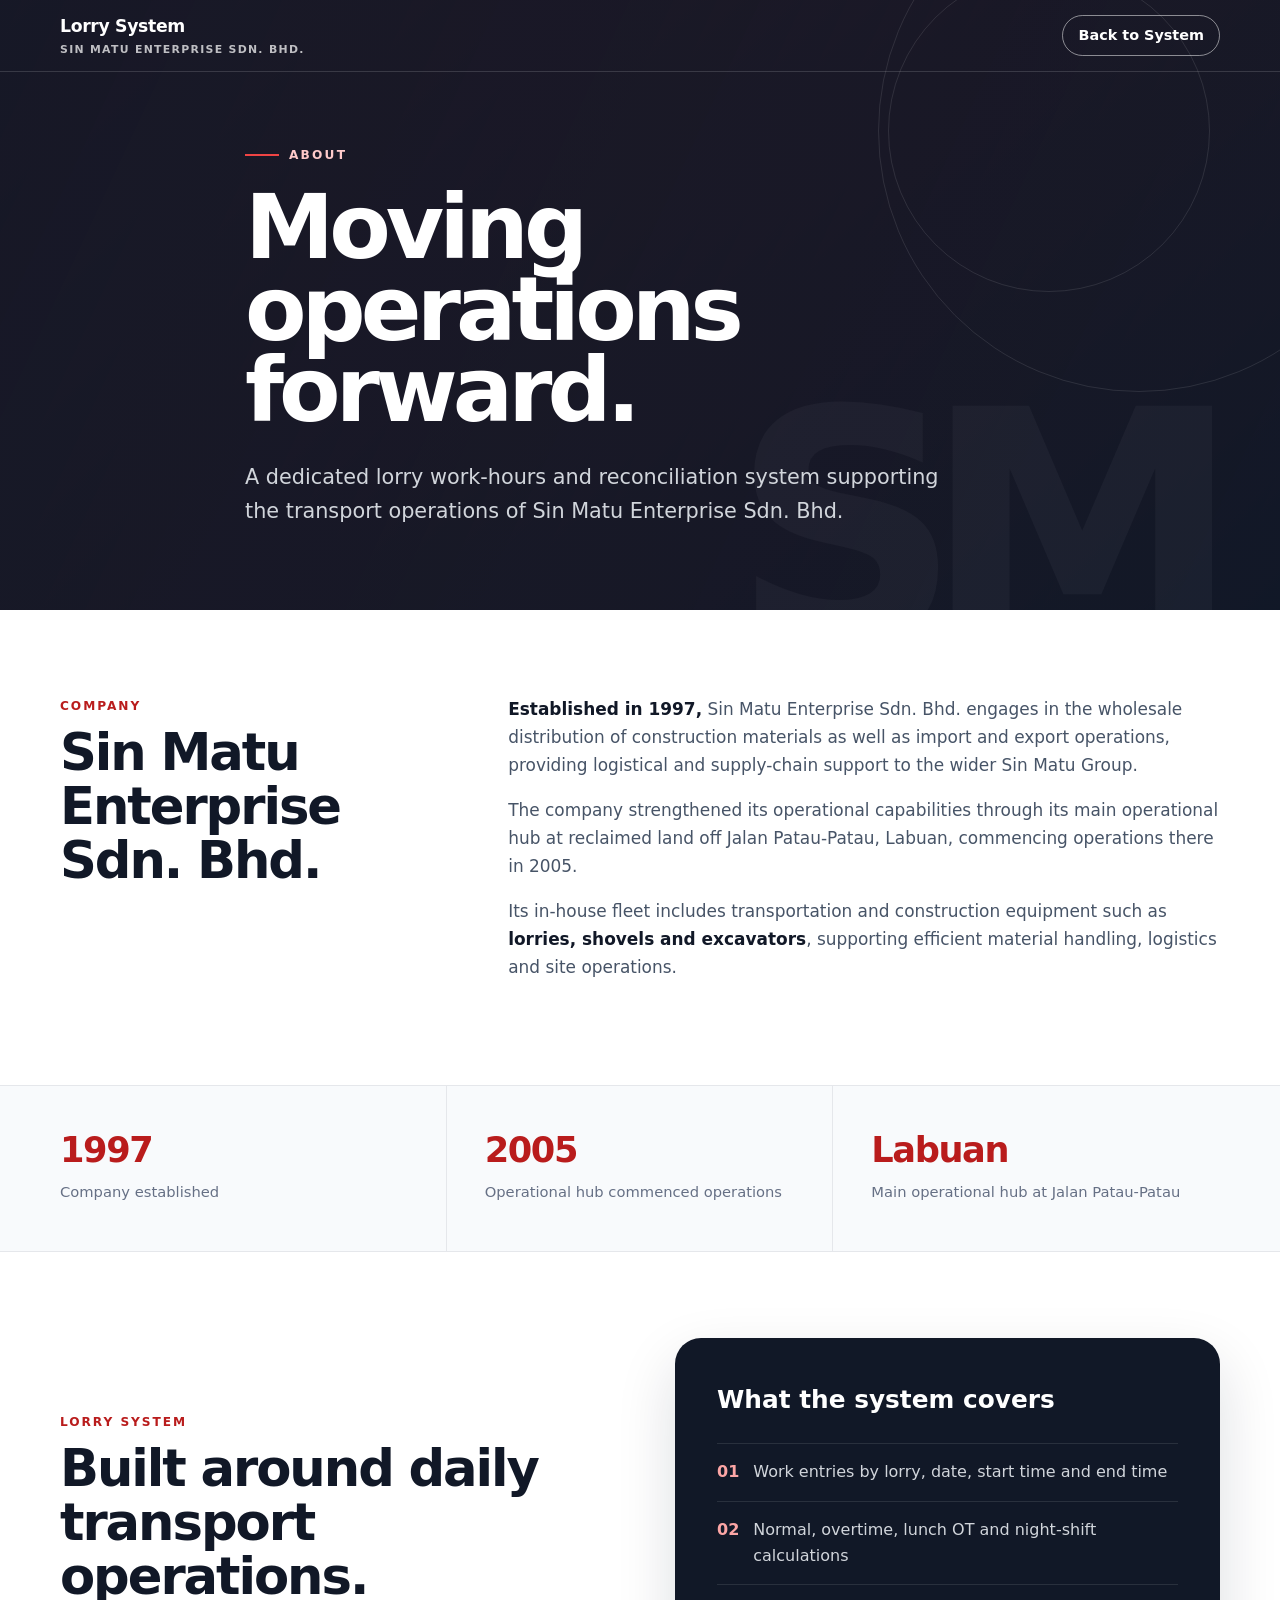
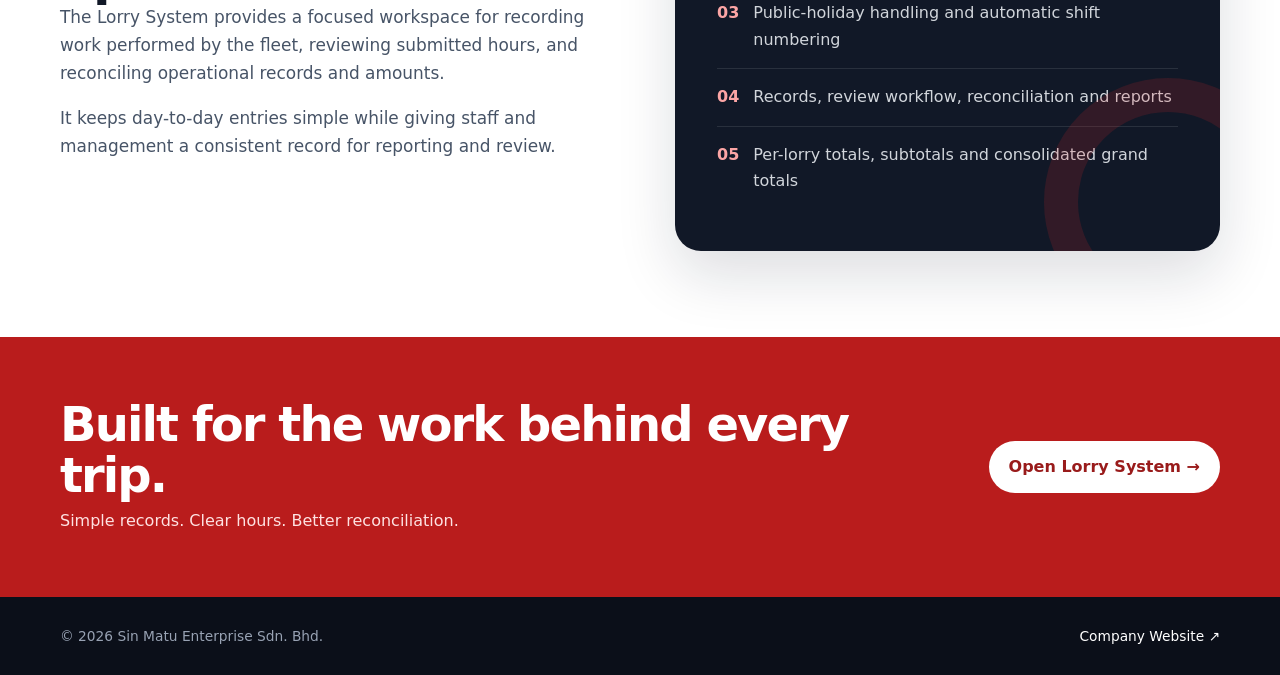
==== about.html @ 8bba1cd3 "Add About page for Lorry System" ====
<!doctype html>
<html lang="en">
<head>
  <meta charset="utf-8">
  <meta name="viewport" content="width=device-width,initial-scale=1">
  <meta name="theme-color" content="#b91c1c">
  <title>About | Lorry System</title>
  <style>
    :root{--red:#b91c1c;--red2:#dc2626;--ink:#111827;--muted:#667085;--line:#e5e7eb;--soft:#f8fafc;--white:#fff}
    *{box-sizing:border-box} html{scroll-behavior:smooth}
    body{margin:0;font-family:Inter,ui-sans-serif,system-ui,-apple-system,BlinkMacSystemFont,"Segoe UI",sans-serif;color:var(--ink);background:#fff;line-height:1.65}
    a{color:inherit}.wrap{width:min(1160px,calc(100% - 40px));margin:auto}
    .topbar{height:72px;display:flex;align-items:center;border-bottom:1px solid rgba(255,255,255,.14);position:absolute;inset:0 0 auto;z-index:3;color:#fff}
    .nav{display:flex;align-items:center;justify-content:space-between;gap:20px}
    .brand{font-weight:850;letter-spacing:-.02em;text-decoration:none;font-size:1.08rem}.brand small{display:block;font-size:.68rem;letter-spacing:.12em;text-transform:uppercase;font-weight:650;opacity:.72}
    .back{border:1px solid rgba(255,255,255,.5);border-radius:999px;padding:8px 15px;text-decoration:none;font-size:.9rem;font-weight:700}
    .hero{min-height:530px;background:linear-gradient(115deg,rgba(17,24,39,.96),rgba(17,24,39,.82)),linear-gradient(135deg,#991b1b,#111827);color:#fff;display:flex;align-items:flex-end;position:relative;overflow:hidden}
    .hero:before,.hero:after{content:"";position:absolute;border-radius:50%;border:1px solid rgba(255,255,255,.1)}
    .hero:before{width:520px;height:520px;right:-120px;top:-130px}.hero:after{width:320px;height:320px;right:70px;top:-30px}
    .hero-mark{position:absolute;right:6%;bottom:-78px;font-size:20rem;font-weight:900;line-height:1;color:rgba(255,255,255,.035);letter-spacing:-.12em}
    .hero-inner{padding:145px 0 82px;position:relative;z-index:1;max-width:790px}
    .eyebrow{display:flex;align-items:center;gap:10px;text-transform:uppercase;letter-spacing:.18em;font-size:.76rem;font-weight:800;color:#fecaca}.eyebrow:before{content:"";width:34px;height:2px;background:#ef4444}
    h1{font-size:clamp(3rem,7vw,6.1rem);line-height:.91;letter-spacing:-.055em;margin:22px 0 28px;max-width:760px}
    .lead{font-size:clamp(1.05rem,2vw,1.3rem);max-width:700px;color:#d1d5db;margin:0}
    .section{padding:86px 0}.intro{display:grid;grid-template-columns:.75fr 1.45fr;gap:80px;align-items:start}
    .kicker{font-size:.76rem;letter-spacing:.16em;text-transform:uppercase;color:var(--red);font-weight:850;margin-bottom:10px}
    h2{font-size:clamp(2rem,4vw,3.25rem);line-height:1.05;letter-spacing:-.04em;margin:0}
    .copy{font-size:1.06rem;color:#475467}.copy p:first-child{margin-top:0}.copy strong{color:var(--ink)}
    .facts{background:var(--soft);border-top:1px solid var(--line);border-bottom:1px solid var(--line)}
    .fact-grid{display:grid;grid-template-columns:repeat(3,1fr)}
    .fact{padding:46px 38px;border-right:1px solid var(--line)}.fact:first-child{padding-left:0}.fact:last-child{border-right:0}
    .fact b{display:block;color:var(--red);font-size:2.2rem;line-height:1;margin-bottom:12px;letter-spacing:-.04em}.fact span{color:#667085;font-size:.92rem}
    .system{display:grid;grid-template-columns:1fr 1fr;gap:70px;align-items:center}
    .panel{background:#111827;color:#fff;border-radius:26px;padding:42px;box-shadow:0 24px 60px rgba(17,24,39,.14);position:relative;overflow:hidden}
    .panel:after{content:"";position:absolute;width:180px;height:180px;border:34px solid rgba(220,38,38,.16);border-radius:50%;right:-72px;bottom:-75px}
    .panel h3{font-size:1.55rem;margin:0 0 22px}.feature{display:flex;gap:14px;padding:15px 0;border-top:1px solid rgba(255,255,255,.1)}
    .feature i{font-style:normal;color:#fca5a5;font-weight:900}.feature span{color:#d1d5db}
    .cta{background:var(--red);color:#fff;padding:62px 0}.cta-row{display:flex;align-items:center;justify-content:space-between;gap:30px}.cta h2{font-size:clamp(1.8rem,4vw,3rem)}
    .cta p{margin:8px 0 0;color:#fee2e2}.btn{display:inline-block;white-space:nowrap;background:#fff;color:#991b1b;text-decoration:none;font-weight:800;padding:13px 20px;border-radius:999px}
    footer{background:#0b0f19;color:#98a2b3;padding:28px 0;font-size:.86rem}.foot{display:flex;justify-content:space-between;gap:20px;align-items:center}.foot a{color:#fff;text-decoration:none}
    @media(max-width:760px){.wrap{width:min(100% - 28px,1160px)}.hero{min-height:500px}.hero-inner{padding:130px 0 64px}.hero-mark{font-size:12rem;right:-20px}.intro,.system{grid-template-columns:1fr;gap:32px}.section{padding:62px 0}.fact-grid{grid-template-columns:1fr}.fact,.fact:first-child{padding:28px 0;border-right:0;border-bottom:1px solid var(--line)}.fact:last-child{border-bottom:0}.panel{padding:28px 24px;border-radius:20px}.cta-row,.foot{align-items:flex-start;flex-direction:column}.topbar{height:64px}.brand small{display:none}}
  </style>
</head>
<body>
  <header class="topbar">
    <div class="wrap nav">
      <a class="brand" href="./index.html">Lorry System<small>Sin Matu Enterprise Sdn. Bhd.</small></a>
      <a class="back" href="./index.html">Back to System</a>
    </div>
  </header>

  <main>
    <section class="hero">
      <div class="hero-mark">SM</div>
      <div class="wrap hero-inner">
        <div class="eyebrow">About</div>
        <h1>Moving operations forward.</h1>
        <p class="lead">A dedicated lorry work-hours and reconciliation system supporting the transport operations of Sin Matu Enterprise Sdn. Bhd.</p>
      </div>
    </section>

    <section class="section">
      <div class="wrap intro">
        <div>
          <div class="kicker">Company</div>
          <h2>Sin Matu Enterprise Sdn. Bhd.</h2>
        </div>
        <div class="copy">
          <p><strong>Established in 1997,</strong> Sin Matu Enterprise Sdn. Bhd. engages in the wholesale distribution of construction materials as well as import and export operations, providing logistical and supply-chain support to the wider Sin Matu Group.</p>
          <p>The company strengthened its operational capabilities through its main operational hub at reclaimed land off Jalan Patau-Patau, Labuan, commencing operations there in 2005.</p>
          <p>Its in-house fleet includes transportation and construction equipment such as <strong>lorries, shovels and excavators</strong>, supporting efficient material handling, logistics and site operations.</p>
        </div>
      </div>
    </section>

    <section class="facts">
      <div class="wrap fact-grid">
        <div class="fact"><b>1997</b><span>Company established</span></div>
        <div class="fact"><b>2005</b><span>Operational hub commenced operations</span></div>
        <div class="fact"><b>Labuan</b><span>Main operational hub at Jalan Patau-Patau</span></div>
      </div>
    </section>

    <section class="section">
      <div class="wrap system">
        <div>
          <div class="kicker">Lorry System</div>
          <h2>Built around daily transport operations.</h2>
          <div class="copy">
            <p>The Lorry System provides a focused workspace for recording work performed by the fleet, reviewing submitted hours, and reconciling operational records and amounts.</p>
            <p>It keeps day-to-day entries simple while giving staff and management a consistent record for reporting and review.</p>
          </div>
        </div>
        <div class="panel">
          <h3>What the system covers</h3>
          <div class="feature"><i>01</i><span>Work entries by lorry, date, start time and end time</span></div>
          <div class="feature"><i>02</i><span>Normal, overtime, lunch OT and night-shift calculations</span></div>
          <div class="feature"><i>03</i><span>Public-holiday handling and automatic shift numbering</span></div>
          <div class="feature"><i>04</i><span>Records, review workflow, reconciliation and reports</span></div>
          <div class="feature"><i>05</i><span>Per-lorry totals, subtotals and consolidated grand totals</span></div>
        </div>
      </div>
    </section>

    <section class="cta">
      <div class="wrap cta-row">
        <div><h2>Built for the work behind every trip.</h2><p>Simple records. Clear hours. Better reconciliation.</p></div>
        <a class="btn" href="./index.html">Open Lorry System →</a>
      </div>
    </section>
  </main>

  <footer>
    <div class="wrap foot">
      <span>© 2026 Sin Matu Enterprise Sdn. Bhd.</span>
      <a href="https://sinmatu.com/companies/sin-matu-enterprise-sdn-bhd/" target="_blank" rel="noopener">Company Website ↗</a>
    </div>
  </footer>
</body>
</html>
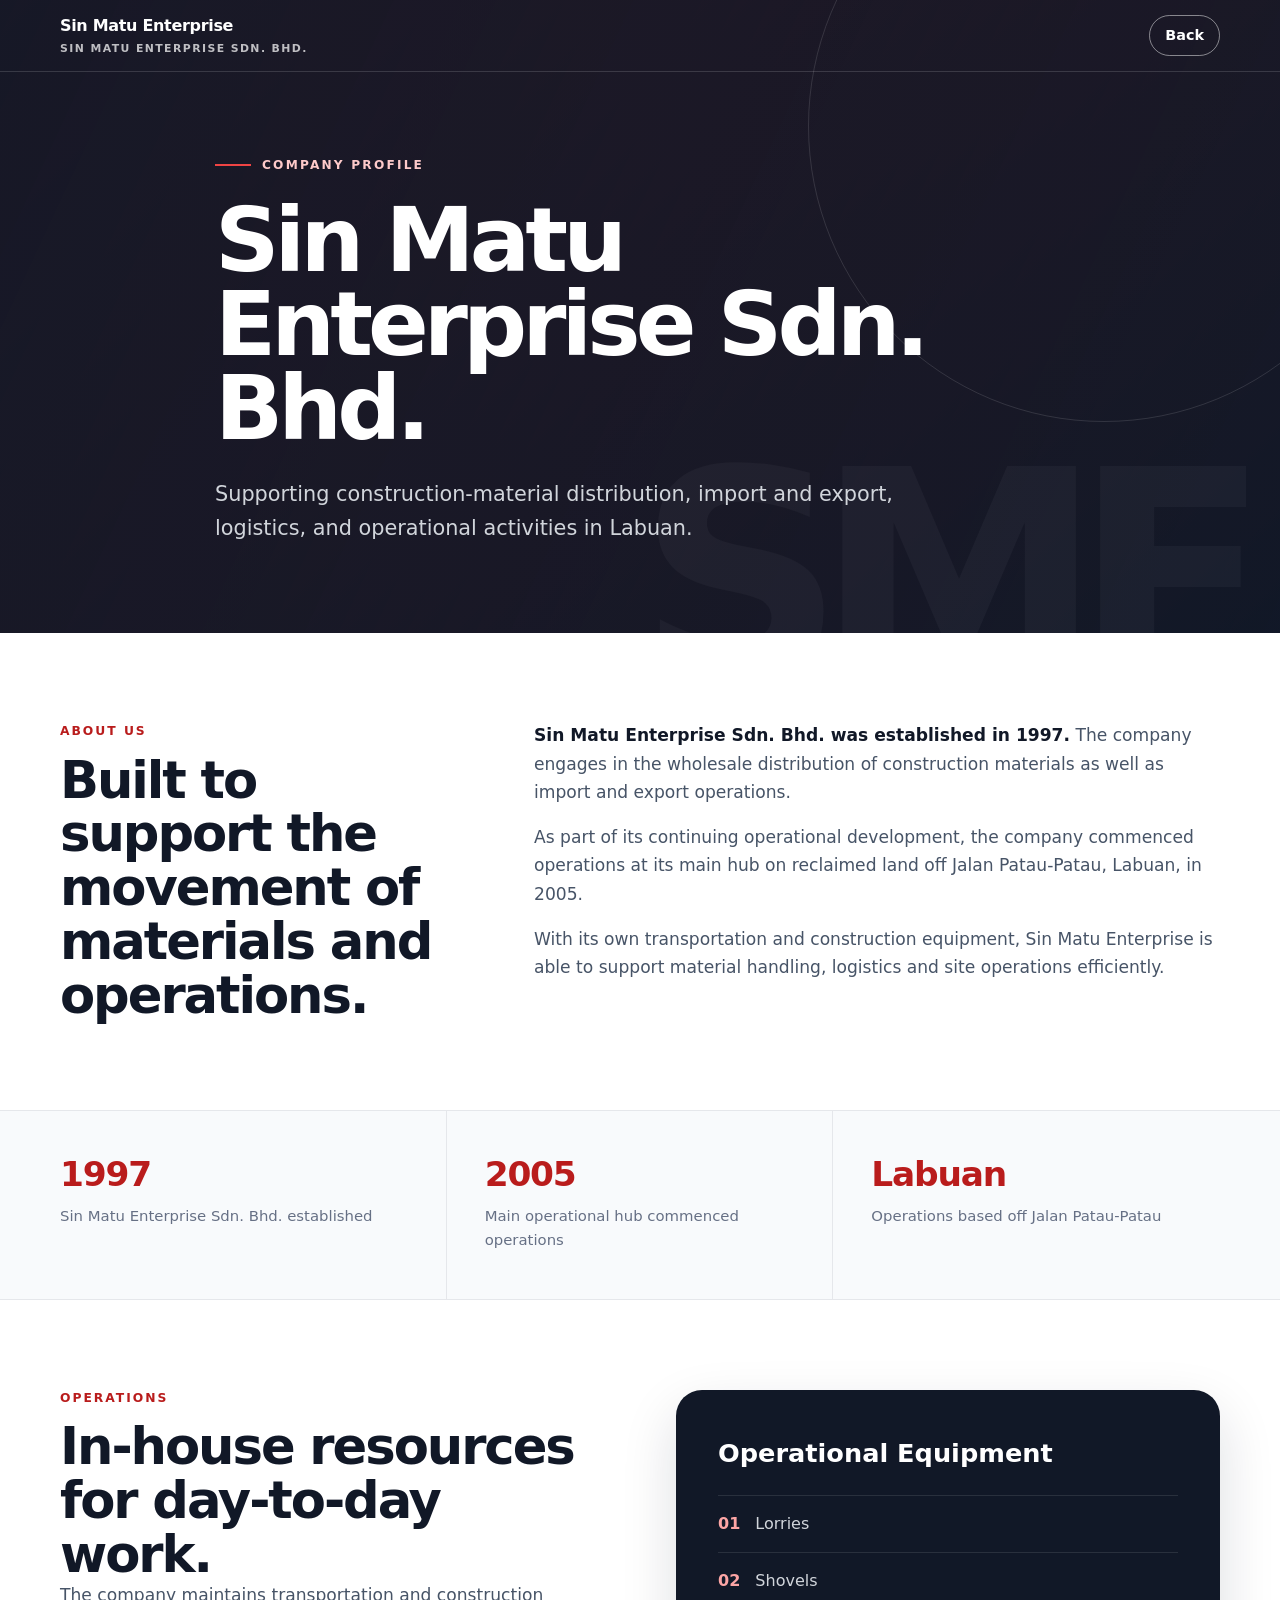
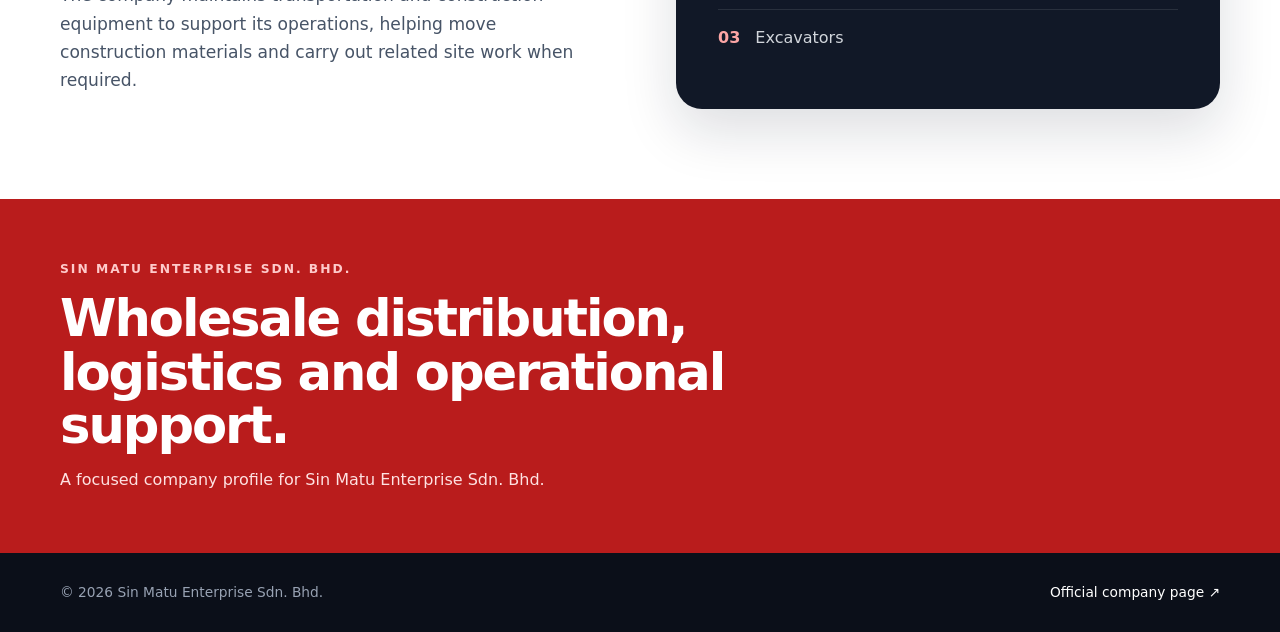
==== commit 61302261: "Refine About page to Sin Matu Enterprise profile only" ====
--- a/about.html
+++ b/about.html
@@ -4,108 +4,109 @@
   <meta charset="utf-8">
   <meta name="viewport" content="width=device-width,initial-scale=1">
   <meta name="theme-color" content="#b91c1c">
-  <title>About | Lorry System</title>
+  <title>Sin Matu Enterprise Sdn. Bhd.</title>
   <style>
-    :root{--red:#b91c1c;--red2:#dc2626;--ink:#111827;--muted:#667085;--line:#e5e7eb;--soft:#f8fafc;--white:#fff}
-    *{box-sizing:border-box} html{scroll-behavior:smooth}
-    body{margin:0;font-family:Inter,ui-sans-serif,system-ui,-apple-system,BlinkMacSystemFont,"Segoe UI",sans-serif;color:var(--ink);background:#fff;line-height:1.65}
+    :root{--red:#b91c1c;--dark:#111827;--muted:#667085;--line:#e5e7eb;--soft:#f8fafc}
+    *{box-sizing:border-box}
+    body{margin:0;font-family:Inter,ui-sans-serif,system-ui,-apple-system,BlinkMacSystemFont,"Segoe UI",sans-serif;color:var(--dark);background:#fff;line-height:1.65}
     a{color:inherit}.wrap{width:min(1160px,calc(100% - 40px));margin:auto}
-    .topbar{height:72px;display:flex;align-items:center;border-bottom:1px solid rgba(255,255,255,.14);position:absolute;inset:0 0 auto;z-index:3;color:#fff}
-    .nav{display:flex;align-items:center;justify-content:space-between;gap:20px}
-    .brand{font-weight:850;letter-spacing:-.02em;text-decoration:none;font-size:1.08rem}.brand small{display:block;font-size:.68rem;letter-spacing:.12em;text-transform:uppercase;font-weight:650;opacity:.72}
-    .back{border:1px solid rgba(255,255,255,.5);border-radius:999px;padding:8px 15px;text-decoration:none;font-size:.9rem;font-weight:700}
-    .hero{min-height:530px;background:linear-gradient(115deg,rgba(17,24,39,.96),rgba(17,24,39,.82)),linear-gradient(135deg,#991b1b,#111827);color:#fff;display:flex;align-items:flex-end;position:relative;overflow:hidden}
-    .hero:before,.hero:after{content:"";position:absolute;border-radius:50%;border:1px solid rgba(255,255,255,.1)}
-    .hero:before{width:520px;height:520px;right:-120px;top:-130px}.hero:after{width:320px;height:320px;right:70px;top:-30px}
-    .hero-mark{position:absolute;right:6%;bottom:-78px;font-size:20rem;font-weight:900;line-height:1;color:rgba(255,255,255,.035);letter-spacing:-.12em}
-    .hero-inner{padding:145px 0 82px;position:relative;z-index:1;max-width:790px}
-    .eyebrow{display:flex;align-items:center;gap:10px;text-transform:uppercase;letter-spacing:.18em;font-size:.76rem;font-weight:800;color:#fecaca}.eyebrow:before{content:"";width:34px;height:2px;background:#ef4444}
-    h1{font-size:clamp(3rem,7vw,6.1rem);line-height:.91;letter-spacing:-.055em;margin:22px 0 28px;max-width:760px}
-    .lead{font-size:clamp(1.05rem,2vw,1.3rem);max-width:700px;color:#d1d5db;margin:0}
-    .section{padding:86px 0}.intro{display:grid;grid-template-columns:.75fr 1.45fr;gap:80px;align-items:start}
-    .kicker{font-size:.76rem;letter-spacing:.16em;text-transform:uppercase;color:var(--red);font-weight:850;margin-bottom:10px}
-    h2{font-size:clamp(2rem,4vw,3.25rem);line-height:1.05;letter-spacing:-.04em;margin:0}
-    .copy{font-size:1.06rem;color:#475467}.copy p:first-child{margin-top:0}.copy strong{color:var(--ink)}
+    .topbar{position:absolute;inset:0 0 auto;z-index:5;height:72px;display:flex;align-items:center;color:#fff;border-bottom:1px solid rgba(255,255,255,.14)}
+    .nav{display:flex;justify-content:space-between;align-items:center;gap:20px}
+    .brand{text-decoration:none;font-weight:850;letter-spacing:-.02em}
+    .brand small{display:block;font-size:.68rem;text-transform:uppercase;letter-spacing:.13em;font-weight:650;opacity:.72}
+    .back{padding:8px 15px;border:1px solid rgba(255,255,255,.48);border-radius:999px;text-decoration:none;font-size:.9rem;font-weight:750}
+    .hero{min-height:590px;display:flex;align-items:flex-end;color:#fff;position:relative;overflow:hidden;background:linear-gradient(115deg,rgba(17,24,39,.96),rgba(17,24,39,.78)),linear-gradient(135deg,#991b1b,#111827)}
+    .hero:before{content:"";position:absolute;right:-120px;top:-170px;width:590px;height:590px;border:1px solid rgba(255,255,255,.12);border-radius:50%}
+    .hero:after{content:"SME";position:absolute;right:3%;bottom:-88px;font-size:18rem;font-weight:900;letter-spacing:-.1em;line-height:1;color:rgba(255,255,255,.035)}
+    .hero-inner{position:relative;z-index:1;padding:155px 0 88px;max-width:850px}
+    .eyebrow{display:flex;align-items:center;gap:11px;color:#fecaca;font-size:.76rem;text-transform:uppercase;letter-spacing:.18em;font-weight:850}
+    .eyebrow:before{content:"";width:36px;height:2px;background:#ef4444}
+    h1{margin:23px 0 26px;font-size:clamp(3rem,7vw,6rem);line-height:.94;letter-spacing:-.055em}
+    .lead{margin:0;max-width:720px;color:#d1d5db;font-size:clamp(1.05rem,2vw,1.3rem)}
+    .section{padding:88px 0}
+    .intro{display:grid;grid-template-columns:.8fr 1.4fr;gap:82px;align-items:start}
+    .kicker{color:var(--red);font-size:.77rem;font-weight:850;text-transform:uppercase;letter-spacing:.16em;margin-bottom:12px}
+    h2{margin:0;font-size:clamp(2rem,4vw,3.3rem);line-height:1.05;letter-spacing:-.04em}
+    .copy{font-size:1.07rem;color:#475467}.copy p:first-child{margin-top:0}.copy strong{color:var(--dark)}
     .facts{background:var(--soft);border-top:1px solid var(--line);border-bottom:1px solid var(--line)}
     .fact-grid{display:grid;grid-template-columns:repeat(3,1fr)}
     .fact{padding:46px 38px;border-right:1px solid var(--line)}.fact:first-child{padding-left:0}.fact:last-child{border-right:0}
-    .fact b{display:block;color:var(--red);font-size:2.2rem;line-height:1;margin-bottom:12px;letter-spacing:-.04em}.fact span{color:#667085;font-size:.92rem}
-    .system{display:grid;grid-template-columns:1fr 1fr;gap:70px;align-items:center}
-    .panel{background:#111827;color:#fff;border-radius:26px;padding:42px;box-shadow:0 24px 60px rgba(17,24,39,.14);position:relative;overflow:hidden}
-    .panel:after{content:"";position:absolute;width:180px;height:180px;border:34px solid rgba(220,38,38,.16);border-radius:50%;right:-72px;bottom:-75px}
-    .panel h3{font-size:1.55rem;margin:0 0 22px}.feature{display:flex;gap:14px;padding:15px 0;border-top:1px solid rgba(255,255,255,.1)}
-    .feature i{font-style:normal;color:#fca5a5;font-weight:900}.feature span{color:#d1d5db}
-    .cta{background:var(--red);color:#fff;padding:62px 0}.cta-row{display:flex;align-items:center;justify-content:space-between;gap:30px}.cta h2{font-size:clamp(1.8rem,4vw,3rem)}
-    .cta p{margin:8px 0 0;color:#fee2e2}.btn{display:inline-block;white-space:nowrap;background:#fff;color:#991b1b;text-decoration:none;font-weight:800;padding:13px 20px;border-radius:999px}
-    footer{background:#0b0f19;color:#98a2b3;padding:28px 0;font-size:.86rem}.foot{display:flex;justify-content:space-between;gap:20px;align-items:center}.foot a{color:#fff;text-decoration:none}
-    @media(max-width:760px){.wrap{width:min(100% - 28px,1160px)}.hero{min-height:500px}.hero-inner{padding:130px 0 64px}.hero-mark{font-size:12rem;right:-20px}.intro,.system{grid-template-columns:1fr;gap:32px}.section{padding:62px 0}.fact-grid{grid-template-columns:1fr}.fact,.fact:first-child{padding:28px 0;border-right:0;border-bottom:1px solid var(--line)}.fact:last-child{border-bottom:0}.panel{padding:28px 24px;border-radius:20px}.cta-row,.foot{align-items:flex-start;flex-direction:column}.topbar{height:64px}.brand small{display:none}}
+    .fact b{display:block;font-size:2.15rem;color:var(--red);line-height:1;margin-bottom:12px;letter-spacing:-.035em}
+    .fact span{display:block;color:var(--muted);font-size:.93rem}
+    .operations{display:grid;grid-template-columns:1fr 1fr;gap:72px;align-items:center}
+    .card{background:var(--dark);color:#fff;border-radius:26px;padding:42px;box-shadow:0 22px 55px rgba(17,24,39,.14)}
+    .card h3{margin:0 0 20px;font-size:1.6rem}.item{padding:15px 0;border-top:1px solid rgba(255,255,255,.1);color:#d1d5db}.item strong{color:#fca5a5;margin-right:10px}
+    .band{background:var(--red);color:#fff;padding:60px 0}.band h2{max-width:850px}.band p{margin:14px 0 0;color:#fee2e2;max-width:720px}
+    footer{background:#0b0f19;color:#98a2b3;padding:28px 0;font-size:.86rem}
+    .foot{display:flex;justify-content:space-between;align-items:center;gap:20px}.foot a{color:#fff;text-decoration:none}
+    @media(max-width:760px){
+      .wrap{width:min(100% - 28px,1160px)}.topbar{height:64px}.brand small{display:none}.hero{min-height:510px}.hero-inner{padding:130px 0 65px}.hero:after{font-size:10rem;right:-10px;bottom:-35px}
+      .section{padding:62px 0}.intro,.operations{grid-template-columns:1fr;gap:34px}.fact-grid{grid-template-columns:1fr}.fact,.fact:first-child{padding:28px 0;border-right:0;border-bottom:1px solid var(--line)}.fact:last-child{border-bottom:0}.card{padding:28px 24px;border-radius:20px}.foot{align-items:flex-start;flex-direction:column}
+    }
   </style>
 </head>
 <body>
   <header class="topbar">
     <div class="wrap nav">
-      <a class="brand" href="./index.html">Lorry System<small>Sin Matu Enterprise Sdn. Bhd.</small></a>
-      <a class="back" href="./index.html">Back to System</a>
+      <a class="brand" href="./about.html">Sin Matu Enterprise<small>Sin Matu Enterprise Sdn. Bhd.</small></a>
+      <a class="back" href="./index.html">Back</a>
     </div>
   </header>
 
   <main>
     <section class="hero">
-      <div class="hero-mark">SM</div>
       <div class="wrap hero-inner">
-        <div class="eyebrow">About</div>
-        <h1>Moving operations forward.</h1>
-        <p class="lead">A dedicated lorry work-hours and reconciliation system supporting the transport operations of Sin Matu Enterprise Sdn. Bhd.</p>
+        <div class="eyebrow">Company Profile</div>
+        <h1>Sin Matu Enterprise Sdn. Bhd.</h1>
+        <p class="lead">Supporting construction-material distribution, import and export, logistics, and operational activities in Labuan.</p>
       </div>
     </section>
 
     <section class="section">
       <div class="wrap intro">
         <div>
-          <div class="kicker">Company</div>
-          <h2>Sin Matu Enterprise Sdn. Bhd.</h2>
+          <div class="kicker">About Us</div>
+          <h2>Built to support the movement of materials and operations.</h2>
         </div>
         <div class="copy">
-          <p><strong>Established in 1997,</strong> Sin Matu Enterprise Sdn. Bhd. engages in the wholesale distribution of construction materials as well as import and export operations, providing logistical and supply-chain support to the wider Sin Matu Group.</p>
-          <p>The company strengthened its operational capabilities through its main operational hub at reclaimed land off Jalan Patau-Patau, Labuan, commencing operations there in 2005.</p>
-          <p>Its in-house fleet includes transportation and construction equipment such as <strong>lorries, shovels and excavators</strong>, supporting efficient material handling, logistics and site operations.</p>
+          <p><strong>Sin Matu Enterprise Sdn. Bhd. was established in 1997.</strong> The company engages in the wholesale distribution of construction materials as well as import and export operations.</p>
+          <p>As part of its continuing operational development, the company commenced operations at its main hub on reclaimed land off Jalan Patau-Patau, Labuan, in 2005.</p>
+          <p>With its own transportation and construction equipment, Sin Matu Enterprise is able to support material handling, logistics and site operations efficiently.</p>
         </div>
       </div>
     </section>
 
     <section class="facts">
       <div class="wrap fact-grid">
-        <div class="fact"><b>1997</b><span>Company established</span></div>
-        <div class="fact"><b>2005</b><span>Operational hub commenced operations</span></div>
-        <div class="fact"><b>Labuan</b><span>Main operational hub at Jalan Patau-Patau</span></div>
+        <div class="fact"><b>1997</b><span>Sin Matu Enterprise Sdn. Bhd. established</span></div>
+        <div class="fact"><b>2005</b><span>Main operational hub commenced operations</span></div>
+        <div class="fact"><b>Labuan</b><span>Operations based off Jalan Patau-Patau</span></div>
       </div>
     </section>
 
     <section class="section">
-      <div class="wrap system">
+      <div class="wrap operations">
         <div>
-          <div class="kicker">Lorry System</div>
-          <h2>Built around daily transport operations.</h2>
+          <div class="kicker">Operations</div>
+          <h2>In-house resources for day-to-day work.</h2>
           <div class="copy">
-            <p>The Lorry System provides a focused workspace for recording work performed by the fleet, reviewing submitted hours, and reconciling operational records and amounts.</p>
-            <p>It keeps day-to-day entries simple while giving staff and management a consistent record for reporting and review.</p>
+            <p>The company maintains transportation and construction equipment to support its operations, helping move construction materials and carry out related site work when required.</p>
           </div>
         </div>
-        <div class="panel">
-          <h3>What the system covers</h3>
-          <div class="feature"><i>01</i><span>Work entries by lorry, date, start time and end time</span></div>
-          <div class="feature"><i>02</i><span>Normal, overtime, lunch OT and night-shift calculations</span></div>
-          <div class="feature"><i>03</i><span>Public-holiday handling and automatic shift numbering</span></div>
-          <div class="feature"><i>04</i><span>Records, review workflow, reconciliation and reports</span></div>
-          <div class="feature"><i>05</i><span>Per-lorry totals, subtotals and consolidated grand totals</span></div>
+        <div class="card">
+          <h3>Operational Equipment</h3>
+          <div class="item"><strong>01</strong> Lorries</div>
+          <div class="item"><strong>02</strong> Shovels</div>
+          <div class="item"><strong>03</strong> Excavators</div>
         </div>
       </div>
     </section>
 
-    <section class="cta">
-      <div class="wrap cta-row">
-        <div><h2>Built for the work behind every trip.</h2><p>Simple records. Clear hours. Better reconciliation.</p></div>
-        <a class="btn" href="./index.html">Open Lorry System →</a>
+    <section class="band">
+      <div class="wrap">
+        <div class="kicker" style="color:#fecaca">Sin Matu Enterprise Sdn. Bhd.</div>
+        <h2>Wholesale distribution, logistics and operational support.</h2>
+        <p>A focused company profile for Sin Matu Enterprise Sdn. Bhd.</p>
       </div>
     </section>
   </main>
@@ -113,7 +114,7 @@
   <footer>
     <div class="wrap foot">
       <span>© 2026 Sin Matu Enterprise Sdn. Bhd.</span>
-      <a href="https://sinmatu.com/companies/sin-matu-enterprise-sdn-bhd/" target="_blank" rel="noopener">Company Website ↗</a>
+      <a href="https://sinmatu.com/companies/sin-matu-enterprise-sdn-bhd/" target="_blank" rel="noopener">Official company page ↗</a>
     </div>
   </footer>
 </body>
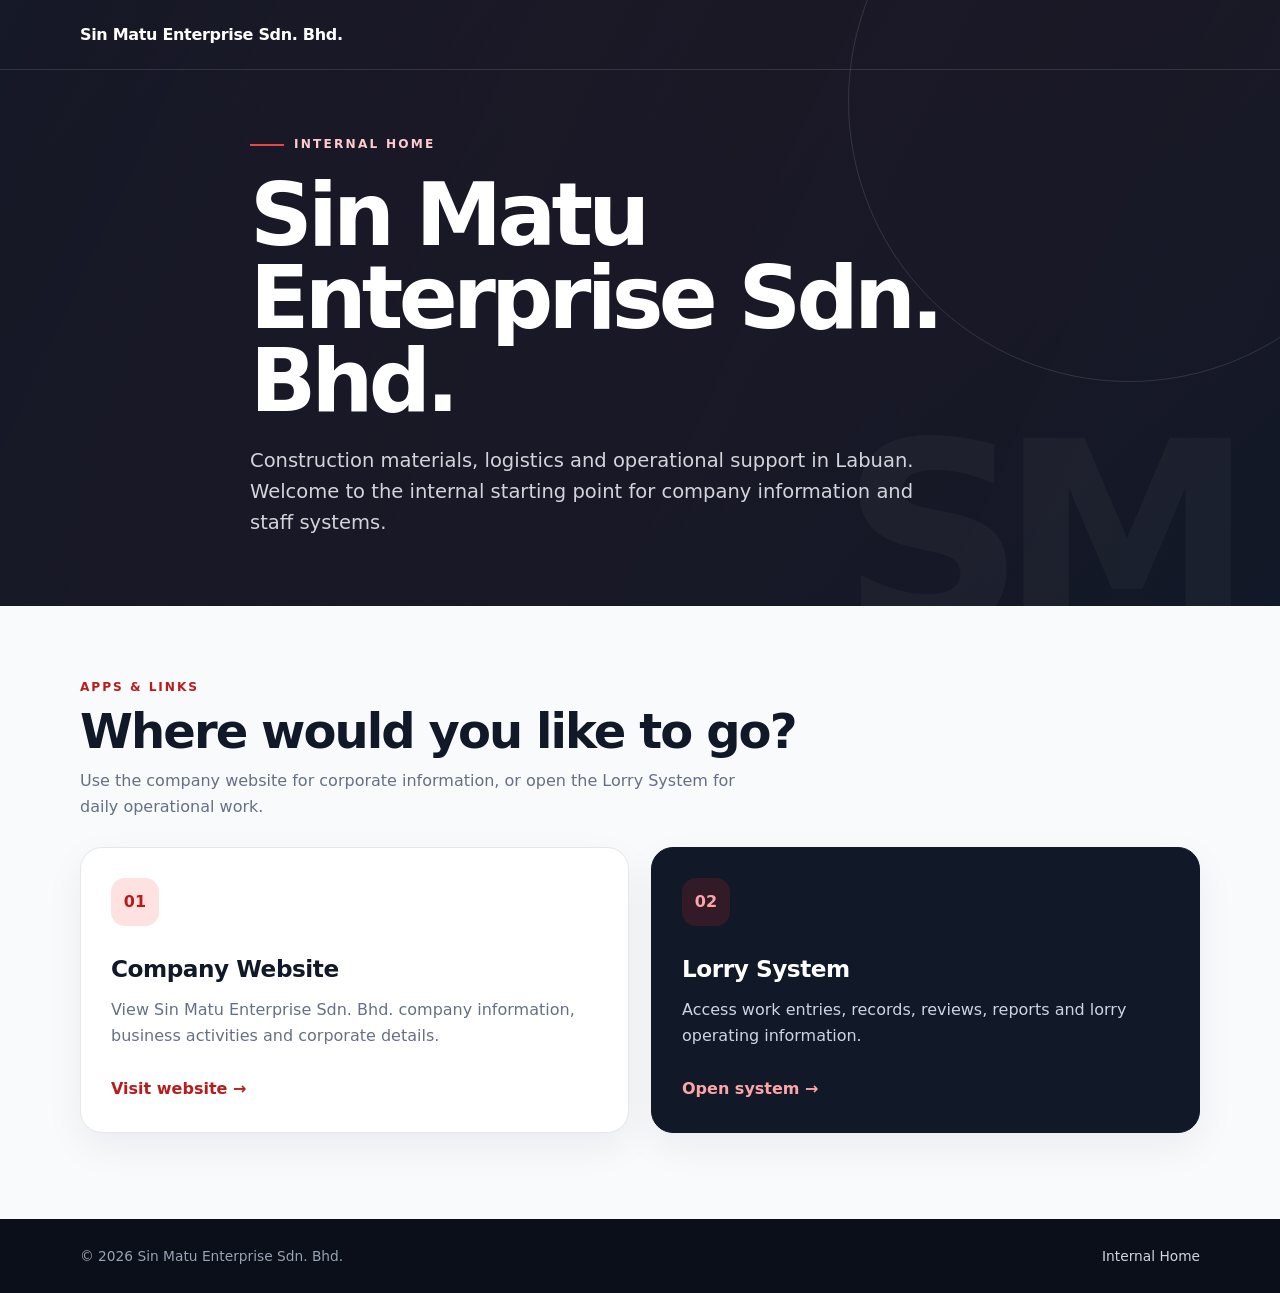
==== commit cef2675c: "Simplify About page into internal company portal" ====
--- a/about.html
+++ b/about.html
@@ -6,107 +6,93 @@
   <meta name="theme-color" content="#b91c1c">
   <title>Sin Matu Enterprise Sdn. Bhd.</title>
   <style>
-    :root{--red:#b91c1c;--dark:#111827;--muted:#667085;--line:#e5e7eb;--soft:#f8fafc}
+    :root{--red:#b91c1c;--red2:#dc2626;--dark:#111827;--muted:#667085;--line:#e5e7eb;--soft:#f8fafc;--white:#fff}
     *{box-sizing:border-box}
-    body{margin:0;font-family:Inter,ui-sans-serif,system-ui,-apple-system,BlinkMacSystemFont,"Segoe UI",sans-serif;color:var(--dark);background:#fff;line-height:1.65}
-    a{color:inherit}.wrap{width:min(1160px,calc(100% - 40px));margin:auto}
-    .topbar{position:absolute;inset:0 0 auto;z-index:5;height:72px;display:flex;align-items:center;color:#fff;border-bottom:1px solid rgba(255,255,255,.14)}
-    .nav{display:flex;justify-content:space-between;align-items:center;gap:20px}
-    .brand{text-decoration:none;font-weight:850;letter-spacing:-.02em}
-    .brand small{display:block;font-size:.68rem;text-transform:uppercase;letter-spacing:.13em;font-weight:650;opacity:.72}
-    .back{padding:8px 15px;border:1px solid rgba(255,255,255,.48);border-radius:999px;text-decoration:none;font-size:.9rem;font-weight:750}
-    .hero{min-height:590px;display:flex;align-items:flex-end;color:#fff;position:relative;overflow:hidden;background:linear-gradient(115deg,rgba(17,24,39,.96),rgba(17,24,39,.78)),linear-gradient(135deg,#991b1b,#111827)}
-    .hero:before{content:"";position:absolute;right:-120px;top:-170px;width:590px;height:590px;border:1px solid rgba(255,255,255,.12);border-radius:50%}
-    .hero:after{content:"SME";position:absolute;right:3%;bottom:-88px;font-size:18rem;font-weight:900;letter-spacing:-.1em;line-height:1;color:rgba(255,255,255,.035)}
-    .hero-inner{position:relative;z-index:1;padding:155px 0 88px;max-width:850px}
-    .eyebrow{display:flex;align-items:center;gap:11px;color:#fecaca;font-size:.76rem;text-transform:uppercase;letter-spacing:.18em;font-weight:850}
-    .eyebrow:before{content:"";width:36px;height:2px;background:#ef4444}
-    h1{margin:23px 0 26px;font-size:clamp(3rem,7vw,6rem);line-height:.94;letter-spacing:-.055em}
-    .lead{margin:0;max-width:720px;color:#d1d5db;font-size:clamp(1.05rem,2vw,1.3rem)}
-    .section{padding:88px 0}
-    .intro{display:grid;grid-template-columns:.8fr 1.4fr;gap:82px;align-items:start}
-    .kicker{color:var(--red);font-size:.77rem;font-weight:850;text-transform:uppercase;letter-spacing:.16em;margin-bottom:12px}
-    h2{margin:0;font-size:clamp(2rem,4vw,3.3rem);line-height:1.05;letter-spacing:-.04em}
-    .copy{font-size:1.07rem;color:#475467}.copy p:first-child{margin-top:0}.copy strong{color:var(--dark)}
-    .facts{background:var(--soft);border-top:1px solid var(--line);border-bottom:1px solid var(--line)}
-    .fact-grid{display:grid;grid-template-columns:repeat(3,1fr)}
-    .fact{padding:46px 38px;border-right:1px solid var(--line)}.fact:first-child{padding-left:0}.fact:last-child{border-right:0}
-    .fact b{display:block;font-size:2.15rem;color:var(--red);line-height:1;margin-bottom:12px;letter-spacing:-.035em}
-    .fact span{display:block;color:var(--muted);font-size:.93rem}
-    .operations{display:grid;grid-template-columns:1fr 1fr;gap:72px;align-items:center}
-    .card{background:var(--dark);color:#fff;border-radius:26px;padding:42px;box-shadow:0 22px 55px rgba(17,24,39,.14)}
-    .card h3{margin:0 0 20px;font-size:1.6rem}.item{padding:15px 0;border-top:1px solid rgba(255,255,255,.1);color:#d1d5db}.item strong{color:#fca5a5;margin-right:10px}
-    .band{background:var(--red);color:#fff;padding:60px 0}.band h2{max-width:850px}.band p{margin:14px 0 0;color:#fee2e2;max-width:720px}
-    footer{background:#0b0f19;color:#98a2b3;padding:28px 0;font-size:.86rem}
-    .foot{display:flex;justify-content:space-between;align-items:center;gap:20px}.foot a{color:#fff;text-decoration:none}
-    @media(max-width:760px){
-      .wrap{width:min(100% - 28px,1160px)}.topbar{height:64px}.brand small{display:none}.hero{min-height:510px}.hero-inner{padding:130px 0 65px}.hero:after{font-size:10rem;right:-10px;bottom:-35px}
-      .section{padding:62px 0}.intro,.operations{grid-template-columns:1fr;gap:34px}.fact-grid{grid-template-columns:1fr}.fact,.fact:first-child{padding:28px 0;border-right:0;border-bottom:1px solid var(--line)}.fact:last-child{border-bottom:0}.card{padding:28px 24px;border-radius:20px}.foot{align-items:flex-start;flex-direction:column}
+    body{margin:0;font-family:Inter,ui-sans-serif,system-ui,-apple-system,BlinkMacSystemFont,"Segoe UI",sans-serif;color:var(--dark);background:#fff;line-height:1.6}
+    a{color:inherit}
+    .wrap{width:min(1120px,calc(100% - 40px));margin:auto}
+
+    .topbar{position:absolute;inset:0 0 auto;z-index:5;height:70px;display:flex;align-items:center;color:#fff;border-bottom:1px solid rgba(255,255,255,.12)}
+    .nav{display:flex;align-items:center;justify-content:space-between}
+    .brand{font-weight:850;letter-spacing:-.02em}
+
+    .hero{min-height:460px;display:flex;align-items:flex-end;color:#fff;position:relative;overflow:hidden;
+      background:linear-gradient(115deg,rgba(17,24,39,.97),rgba(17,24,39,.78)),linear-gradient(135deg,#991b1b,#111827)}
+    .hero:before{content:"";position:absolute;right:-130px;top:-180px;width:560px;height:560px;border:1px solid rgba(255,255,255,.12);border-radius:50%}
+    .hero:after{content:"SM";position:absolute;right:4%;bottom:-58px;font-size:16rem;font-weight:900;line-height:1;letter-spacing:-.1em;color:rgba(255,255,255,.035)}
+    .hero-inner{position:relative;z-index:1;padding:135px 0 68px;max-width:780px}
+    .eyebrow{display:flex;align-items:center;gap:10px;color:#fecaca;font-size:.76rem;text-transform:uppercase;letter-spacing:.18em;font-weight:850}
+    .eyebrow:before{content:"";width:34px;height:2px;background:#ef4444}
+    h1{font-size:clamp(2.8rem,6.8vw,5.5rem);line-height:.95;letter-spacing:-.055em;margin:20px 0 22px}
+    .lead{font-size:clamp(1rem,2vw,1.22rem);color:#d1d5db;max-width:700px;margin:0}
+
+    .apps{padding:72px 0 86px;background:var(--soft)}
+    .section-head{margin-bottom:28px}
+    .kicker{font-size:.76rem;letter-spacing:.16em;text-transform:uppercase;color:var(--red);font-weight:850;margin-bottom:8px}
+    h2{font-size:clamp(2rem,4vw,3rem);line-height:1.05;letter-spacing:-.04em;margin:0}
+    .section-head p{color:var(--muted);margin:12px 0 0;max-width:680px}
+
+    .grid{display:grid;grid-template-columns:repeat(2,minmax(0,1fr));gap:22px}
+    .card{display:flex;flex-direction:column;min-height:245px;padding:30px;border:1px solid var(--line);border-radius:22px;background:#fff;text-decoration:none;box-shadow:0 14px 38px rgba(17,24,39,.06);transition:.2s ease}
+    .card:hover{transform:translateY(-3px);box-shadow:0 20px 48px rgba(17,24,39,.1);border-color:#d1d5db}
+    .icon{width:48px;height:48px;border-radius:14px;display:grid;place-items:center;background:#fee2e2;color:var(--red);font-weight:900;margin-bottom:24px}
+    .card h3{margin:0 0 10px;font-size:1.45rem;letter-spacing:-.02em}
+    .card p{margin:0;color:var(--muted)}
+    .open{margin-top:auto;padding-top:28px;font-weight:800;color:var(--red)}
+    .card.primary{background:var(--dark);border-color:var(--dark);color:#fff}
+    .card.primary p{color:#cbd5e1}.card.primary .icon{background:rgba(220,38,38,.16);color:#fca5a5}.card.primary .open{color:#fca5a5}
+
+    footer{background:#0b0f19;color:#98a2b3;padding:26px 0;font-size:.86rem}
+    .foot{display:flex;justify-content:space-between;gap:20px;align-items:center}
+    .foot span:last-child{color:#d1d5db}
+
+    @media(max-width:720px){
+      .wrap{width:min(100% - 28px,1120px)}
+      .topbar{height:62px}.hero{min-height:420px}.hero-inner{padding:120px 0 58px}.hero:after{font-size:10rem;right:-10px;bottom:-25px}
+      .apps{padding:56px 0 64px}.grid{grid-template-columns:1fr}.card{min-height:220px;padding:25px}
+      .foot{flex-direction:column;align-items:flex-start}
     }
   </style>
 </head>
 <body>
   <header class="topbar">
     <div class="wrap nav">
-      <a class="brand" href="./about.html">Sin Matu Enterprise<small>Sin Matu Enterprise Sdn. Bhd.</small></a>
-      <a class="back" href="./index.html">Back</a>
+      <div class="brand">Sin Matu Enterprise Sdn. Bhd.</div>
     </div>
   </header>
 
   <main>
     <section class="hero">
       <div class="wrap hero-inner">
-        <div class="eyebrow">Company Profile</div>
+        <div class="eyebrow">Internal Home</div>
         <h1>Sin Matu Enterprise Sdn. Bhd.</h1>
-        <p class="lead">Supporting construction-material distribution, import and export, logistics, and operational activities in Labuan.</p>
+        <p class="lead">Construction materials, logistics and operational support in Labuan. Welcome to the internal starting point for company information and staff systems.</p>
       </div>
     </section>
 
-    <section class="section">
-      <div class="wrap intro">
-        <div>
-          <div class="kicker">About Us</div>
-          <h2>Built to support the movement of materials and operations.</h2>
+    <section class="apps">
+      <div class="wrap">
+        <div class="section-head">
+          <div class="kicker">Apps & Links</div>
+          <h2>Where would you like to go?</h2>
+          <p>Use the company website for corporate information, or open the Lorry System for daily operational work.</p>
         </div>
-        <div class="copy">
-          <p><strong>Sin Matu Enterprise Sdn. Bhd. was established in 1997.</strong> The company engages in the wholesale distribution of construction materials as well as import and export operations.</p>
-          <p>As part of its continuing operational development, the company commenced operations at its main hub on reclaimed land off Jalan Patau-Patau, Labuan, in 2005.</p>
-          <p>With its own transportation and construction equipment, Sin Matu Enterprise is able to support material handling, logistics and site operations efficiently.</p>
+
+        <div class="grid">
+          <a class="card" href="https://sinmatu.com/companies/sin-matu-enterprise-sdn-bhd/" target="_blank" rel="noopener">
+            <div class="icon">01</div>
+            <h3>Company Website</h3>
+            <p>View Sin Matu Enterprise Sdn. Bhd. company information, business activities and corporate details.</p>
+            <div class="open">Visit website →</div>
+          </a>
+
+          <a class="card primary" href="./index.html">
+            <div class="icon">02</div>
+            <h3>Lorry System</h3>
+            <p>Access work entries, records, reviews, reports and lorry operating information.</p>
+            <div class="open">Open system →</div>
+          </a>
         </div>
-      </div>
-    </section>
-
-    <section class="facts">
-      <div class="wrap fact-grid">
-        <div class="fact"><b>1997</b><span>Sin Matu Enterprise Sdn. Bhd. established</span></div>
-        <div class="fact"><b>2005</b><span>Main operational hub commenced operations</span></div>
-        <div class="fact"><b>Labuan</b><span>Operations based off Jalan Patau-Patau</span></div>
-      </div>
-    </section>
-
-    <section class="section">
-      <div class="wrap operations">
-        <div>
-          <div class="kicker">Operations</div>
-          <h2>In-house resources for day-to-day work.</h2>
-          <div class="copy">
-            <p>The company maintains transportation and construction equipment to support its operations, helping move construction materials and carry out related site work when required.</p>
-          </div>
-        </div>
-        <div class="card">
-          <h3>Operational Equipment</h3>
-          <div class="item"><strong>01</strong> Lorries</div>
-          <div class="item"><strong>02</strong> Shovels</div>
-          <div class="item"><strong>03</strong> Excavators</div>
-        </div>
-      </div>
-    </section>
-
-    <section class="band">
-      <div class="wrap">
-        <div class="kicker" style="color:#fecaca">Sin Matu Enterprise Sdn. Bhd.</div>
-        <h2>Wholesale distribution, logistics and operational support.</h2>
-        <p>A focused company profile for Sin Matu Enterprise Sdn. Bhd.</p>
       </div>
     </section>
   </main>
@@ -114,7 +100,7 @@
   <footer>
     <div class="wrap foot">
       <span>© 2026 Sin Matu Enterprise Sdn. Bhd.</span>
-      <a href="https://sinmatu.com/companies/sin-matu-enterprise-sdn-bhd/" target="_blank" rel="noopener">Official company page ↗</a>
+      <span>Internal Home</span>
     </div>
   </footer>
 </body>
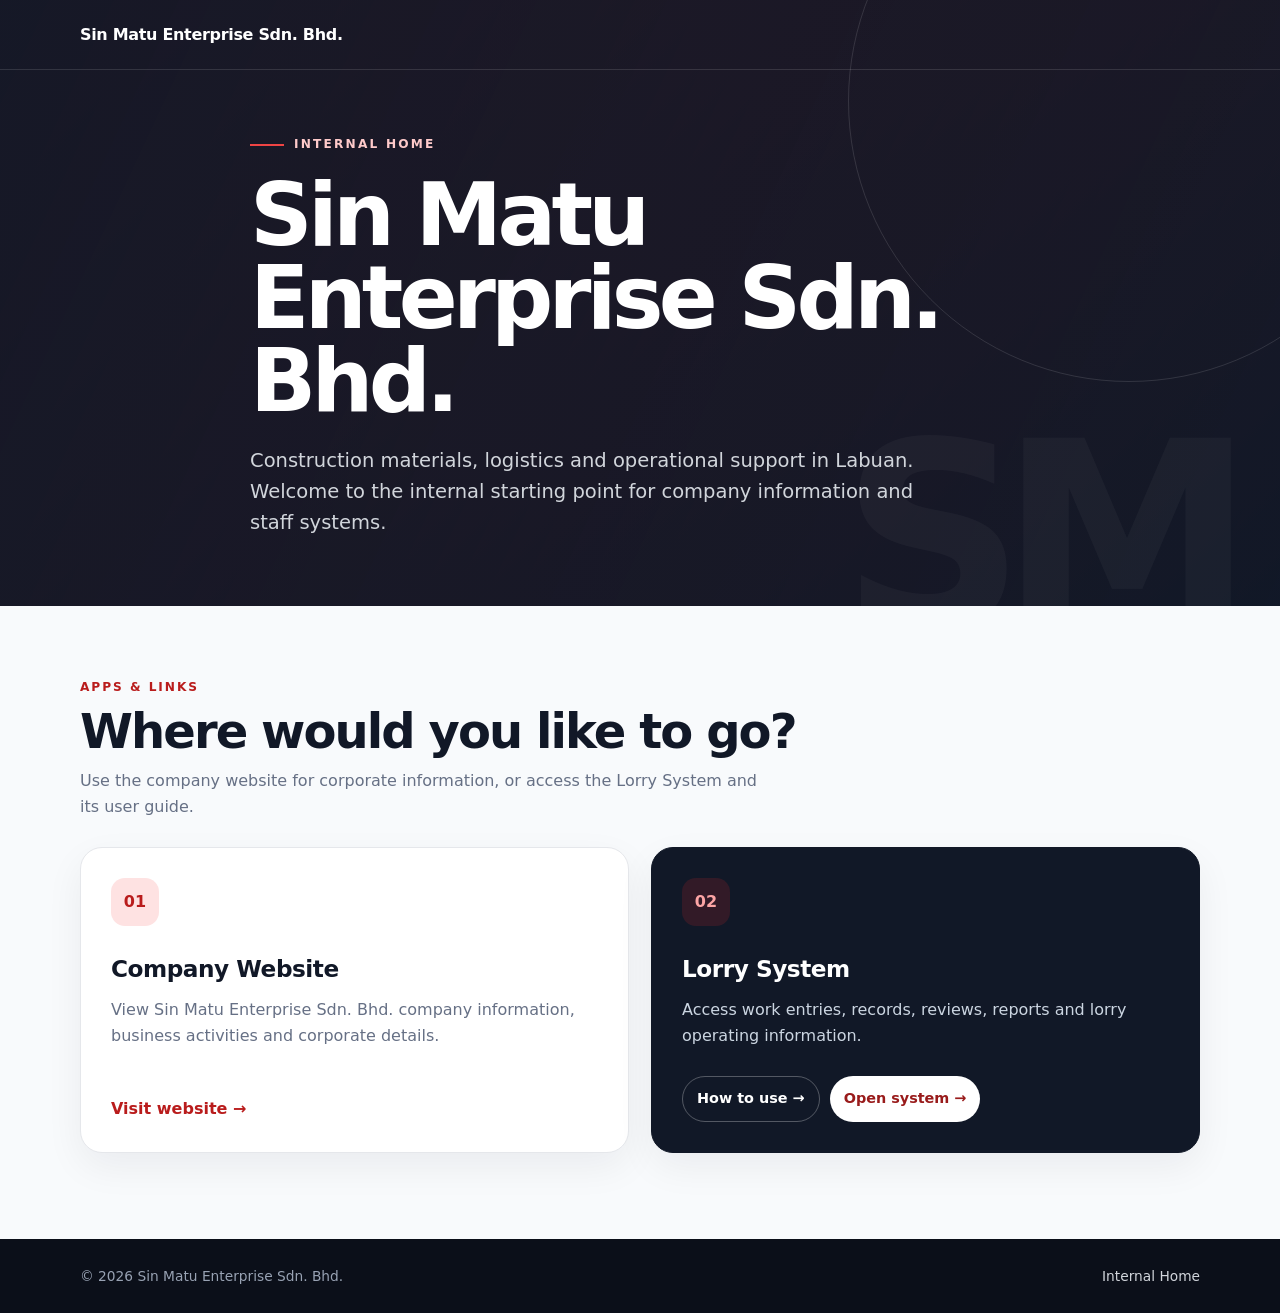
==== commit 8ce9c175: "Add Lorry System guide link to internal home" ====
--- a/about.html
+++ b/about.html
@@ -11,13 +11,10 @@
     body{margin:0;font-family:Inter,ui-sans-serif,system-ui,-apple-system,BlinkMacSystemFont,"Segoe UI",sans-serif;color:var(--dark);background:#fff;line-height:1.6}
     a{color:inherit}
     .wrap{width:min(1120px,calc(100% - 40px));margin:auto}
-
     .topbar{position:absolute;inset:0 0 auto;z-index:5;height:70px;display:flex;align-items:center;color:#fff;border-bottom:1px solid rgba(255,255,255,.12)}
     .nav{display:flex;align-items:center;justify-content:space-between}
     .brand{font-weight:850;letter-spacing:-.02em}
-
-    .hero{min-height:460px;display:flex;align-items:flex-end;color:#fff;position:relative;overflow:hidden;
-      background:linear-gradient(115deg,rgba(17,24,39,.97),rgba(17,24,39,.78)),linear-gradient(135deg,#991b1b,#111827)}
+    .hero{min-height:460px;display:flex;align-items:flex-end;color:#fff;position:relative;overflow:hidden;background:linear-gradient(115deg,rgba(17,24,39,.97),rgba(17,24,39,.78)),linear-gradient(135deg,#991b1b,#111827)}
     .hero:before{content:"";position:absolute;right:-130px;top:-180px;width:560px;height:560px;border:1px solid rgba(255,255,255,.12);border-radius:50%}
     .hero:after{content:"SM";position:absolute;right:4%;bottom:-58px;font-size:16rem;font-weight:900;line-height:1;letter-spacing:-.1em;color:rgba(255,255,255,.035)}
     .hero-inner{position:relative;z-index:1;padding:135px 0 68px;max-width:780px}
@@ -25,42 +22,31 @@
     .eyebrow:before{content:"";width:34px;height:2px;background:#ef4444}
     h1{font-size:clamp(2.8rem,6.8vw,5.5rem);line-height:.95;letter-spacing:-.055em;margin:20px 0 22px}
     .lead{font-size:clamp(1rem,2vw,1.22rem);color:#d1d5db;max-width:700px;margin:0}
-
     .apps{padding:72px 0 86px;background:var(--soft)}
     .section-head{margin-bottom:28px}
     .kicker{font-size:.76rem;letter-spacing:.16em;text-transform:uppercase;color:var(--red);font-weight:850;margin-bottom:8px}
     h2{font-size:clamp(2rem,4vw,3rem);line-height:1.05;letter-spacing:-.04em;margin:0}
     .section-head p{color:var(--muted);margin:12px 0 0;max-width:680px}
-
     .grid{display:grid;grid-template-columns:repeat(2,minmax(0,1fr));gap:22px}
     .card{display:flex;flex-direction:column;min-height:245px;padding:30px;border:1px solid var(--line);border-radius:22px;background:#fff;text-decoration:none;box-shadow:0 14px 38px rgba(17,24,39,.06);transition:.2s ease}
-    .card:hover{transform:translateY(-3px);box-shadow:0 20px 48px rgba(17,24,39,.1);border-color:#d1d5db}
+    a.card:hover{transform:translateY(-3px);box-shadow:0 20px 48px rgba(17,24,39,.1);border-color:#d1d5db}
     .icon{width:48px;height:48px;border-radius:14px;display:grid;place-items:center;background:#fee2e2;color:var(--red);font-weight:900;margin-bottom:24px}
     .card h3{margin:0 0 10px;font-size:1.45rem;letter-spacing:-.02em}
     .card p{margin:0;color:var(--muted)}
     .open{margin-top:auto;padding-top:28px;font-weight:800;color:var(--red)}
     .card.primary{background:var(--dark);border-color:var(--dark);color:#fff}
-    .card.primary p{color:#cbd5e1}.card.primary .icon{background:rgba(220,38,38,.16);color:#fca5a5}.card.primary .open{color:#fca5a5}
-
+    .card.primary p{color:#cbd5e1}.card.primary .icon{background:rgba(220,38,38,.16);color:#fca5a5}
+    .card-actions{display:flex;flex-wrap:wrap;gap:10px;margin-top:auto;padding-top:28px}
+    .card-actions a{display:inline-flex;align-items:center;justify-content:center;padding:10px 14px;border-radius:999px;text-decoration:none;font-size:.9rem;font-weight:800}
+    .card-actions .guide{border:1px solid rgba(255,255,255,.28);color:#fff}
+    .card-actions .system{background:#fff;color:#991b1b}
     footer{background:#0b0f19;color:#98a2b3;padding:26px 0;font-size:.86rem}
-    .foot{display:flex;justify-content:space-between;gap:20px;align-items:center}
-    .foot span:last-child{color:#d1d5db}
-
-    @media(max-width:720px){
-      .wrap{width:min(100% - 28px,1120px)}
-      .topbar{height:62px}.hero{min-height:420px}.hero-inner{padding:120px 0 58px}.hero:after{font-size:10rem;right:-10px;bottom:-25px}
-      .apps{padding:56px 0 64px}.grid{grid-template-columns:1fr}.card{min-height:220px;padding:25px}
-      .foot{flex-direction:column;align-items:flex-start}
-    }
+    .foot{display:flex;justify-content:space-between;gap:20px;align-items:center}.foot span:last-child{color:#d1d5db}
+    @media(max-width:720px){.wrap{width:min(100% - 28px,1120px)}.topbar{height:62px}.hero{min-height:420px}.hero-inner{padding:120px 0 58px}.hero:after{font-size:10rem;right:-10px;bottom:-25px}.apps{padding:56px 0 64px}.grid{grid-template-columns:1fr}.card{min-height:220px;padding:25px}.foot{flex-direction:column;align-items:flex-start}}
   </style>
 </head>
 <body>
-  <header class="topbar">
-    <div class="wrap nav">
-      <div class="brand">Sin Matu Enterprise Sdn. Bhd.</div>
-    </div>
-  </header>
-
+  <header class="topbar"><div class="wrap nav"><div class="brand">Sin Matu Enterprise Sdn. Bhd.</div></div></header>
   <main>
     <section class="hero">
       <div class="wrap hero-inner">
@@ -69,15 +55,13 @@
         <p class="lead">Construction materials, logistics and operational support in Labuan. Welcome to the internal starting point for company information and staff systems.</p>
       </div>
     </section>
-
     <section class="apps">
       <div class="wrap">
         <div class="section-head">
           <div class="kicker">Apps & Links</div>
           <h2>Where would you like to go?</h2>
-          <p>Use the company website for corporate information, or open the Lorry System for daily operational work.</p>
+          <p>Use the company website for corporate information, or access the Lorry System and its user guide.</p>
         </div>
-
         <div class="grid">
           <a class="card" href="https://sinmatu.com/companies/sin-matu-enterprise-sdn-bhd/" target="_blank" rel="noopener">
             <div class="icon">01</div>
@@ -85,23 +69,19 @@
             <p>View Sin Matu Enterprise Sdn. Bhd. company information, business activities and corporate details.</p>
             <div class="open">Visit website →</div>
           </a>
-
-          <a class="card primary" href="./index.html">
+          <div class="card primary">
             <div class="icon">02</div>
             <h3>Lorry System</h3>
             <p>Access work entries, records, reviews, reports and lorry operating information.</p>
-            <div class="open">Open system →</div>
-          </a>
+            <div class="card-actions">
+              <a class="guide" href="./guide.html">How to use →</a>
+              <a class="system" href="./index.html">Open system →</a>
+            </div>
+          </div>
         </div>
       </div>
     </section>
   </main>
-
-  <footer>
-    <div class="wrap foot">
-      <span>© 2026 Sin Matu Enterprise Sdn. Bhd.</span>
-      <span>Internal Home</span>
-    </div>
-  </footer>
+  <footer><div class="wrap foot"><span>© 2026 Sin Matu Enterprise Sdn. Bhd.</span><span>Internal Home</span></div></footer>
 </body>
 </html>
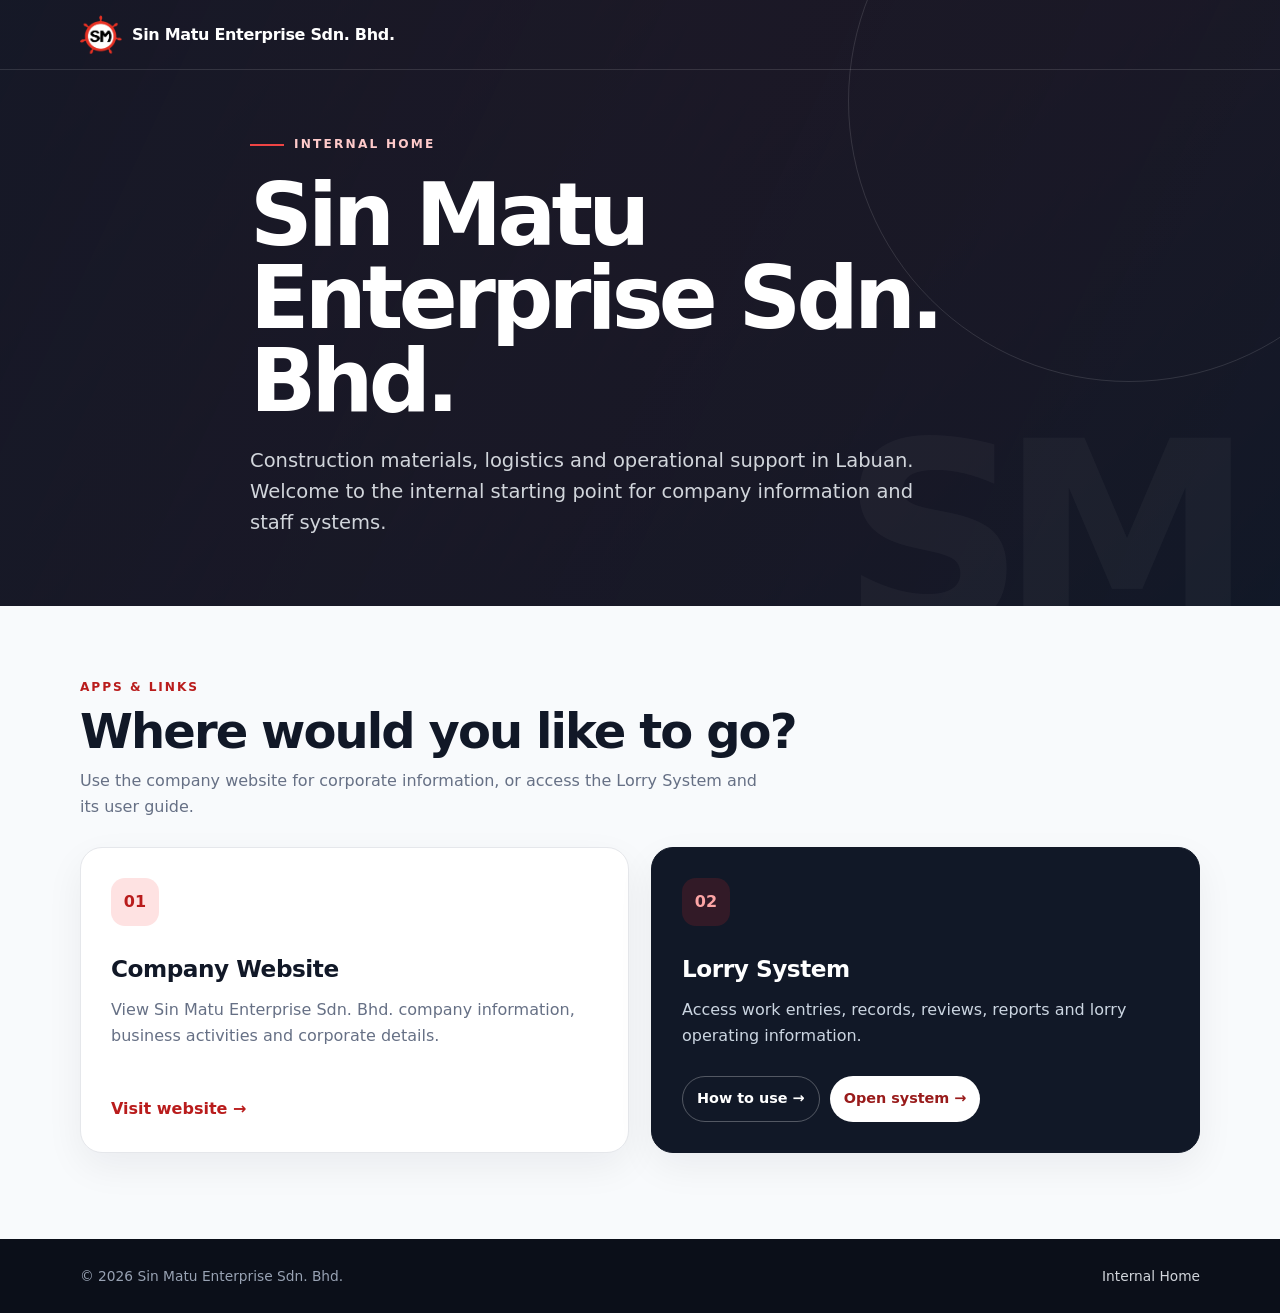
==== commit 42aa5625: "Add company logo to internal home header" ====
--- a/about.html
+++ b/about.html
@@ -13,7 +13,7 @@
     .wrap{width:min(1120px,calc(100% - 40px));margin:auto}
     .topbar{position:absolute;inset:0 0 auto;z-index:5;height:70px;display:flex;align-items:center;color:#fff;border-bottom:1px solid rgba(255,255,255,.12)}
     .nav{display:flex;align-items:center;justify-content:space-between}
-    .brand{font-weight:850;letter-spacing:-.02em}
+    .brand{display:flex;align-items:center;gap:10px;font-weight:850;letter-spacing:-.02em}.brand img{display:block;width:42px;height:42px;object-fit:contain;flex:0 0 auto}.brand span{display:block}
     .hero{min-height:460px;display:flex;align-items:flex-end;color:#fff;position:relative;overflow:hidden;background:linear-gradient(115deg,rgba(17,24,39,.97),rgba(17,24,39,.78)),linear-gradient(135deg,#991b1b,#111827)}
     .hero:before{content:"";position:absolute;right:-130px;top:-180px;width:560px;height:560px;border:1px solid rgba(255,255,255,.12);border-radius:50%}
     .hero:after{content:"SM";position:absolute;right:4%;bottom:-58px;font-size:16rem;font-weight:900;line-height:1;letter-spacing:-.1em;color:rgba(255,255,255,.035)}
@@ -42,11 +42,11 @@
     .card-actions .system{background:#fff;color:#991b1b}
     footer{background:#0b0f19;color:#98a2b3;padding:26px 0;font-size:.86rem}
     .foot{display:flex;justify-content:space-between;gap:20px;align-items:center}.foot span:last-child{color:#d1d5db}
-    @media(max-width:720px){.wrap{width:min(100% - 28px,1120px)}.topbar{height:62px}.hero{min-height:420px}.hero-inner{padding:120px 0 58px}.hero:after{font-size:10rem;right:-10px;bottom:-25px}.apps{padding:56px 0 64px}.grid{grid-template-columns:1fr}.card{min-height:220px;padding:25px}.foot{flex-direction:column;align-items:flex-start}}
+    @media(max-width:720px){.wrap{width:min(100% - 28px,1120px)}.topbar{height:62px}.brand{gap:8px;font-size:.9rem}.brand img{width:34px;height:34px}.hero{min-height:420px}.hero-inner{padding:120px 0 58px}.hero:after{font-size:10rem;right:-10px;bottom:-25px}.apps{padding:56px 0 64px}.grid{grid-template-columns:1fr}.card{min-height:220px;padding:25px}.foot{flex-direction:column;align-items:flex-start}}
   </style>
 </head>
 <body>
-  <header class="topbar"><div class="wrap nav"><div class="brand">Sin Matu Enterprise Sdn. Bhd.</div></div></header>
+  <header class="topbar"><div class="wrap nav"><div class="brand"><img src="./Sin%20Matu%20Logo.png" alt="Sin Matu Enterprise Sdn. Bhd. logo"><span>Sin Matu Enterprise Sdn. Bhd.</span></div></div></header>
   <main>
     <section class="hero">
       <div class="wrap hero-inner">
@@ -74,7 +74,7 @@
             <h3>Lorry System</h3>
             <p>Access work entries, records, reviews, reports and lorry operating information.</p>
             <div class="card-actions">
-              <a class="guide" href="./guide.html">How to use →</a>
+              <a class="guide" href="./guide.html" target="_blank" rel="noopener">How to use →</a>
               <a class="system" href="./index.html">Open system →</a>
             </div>
           </div>
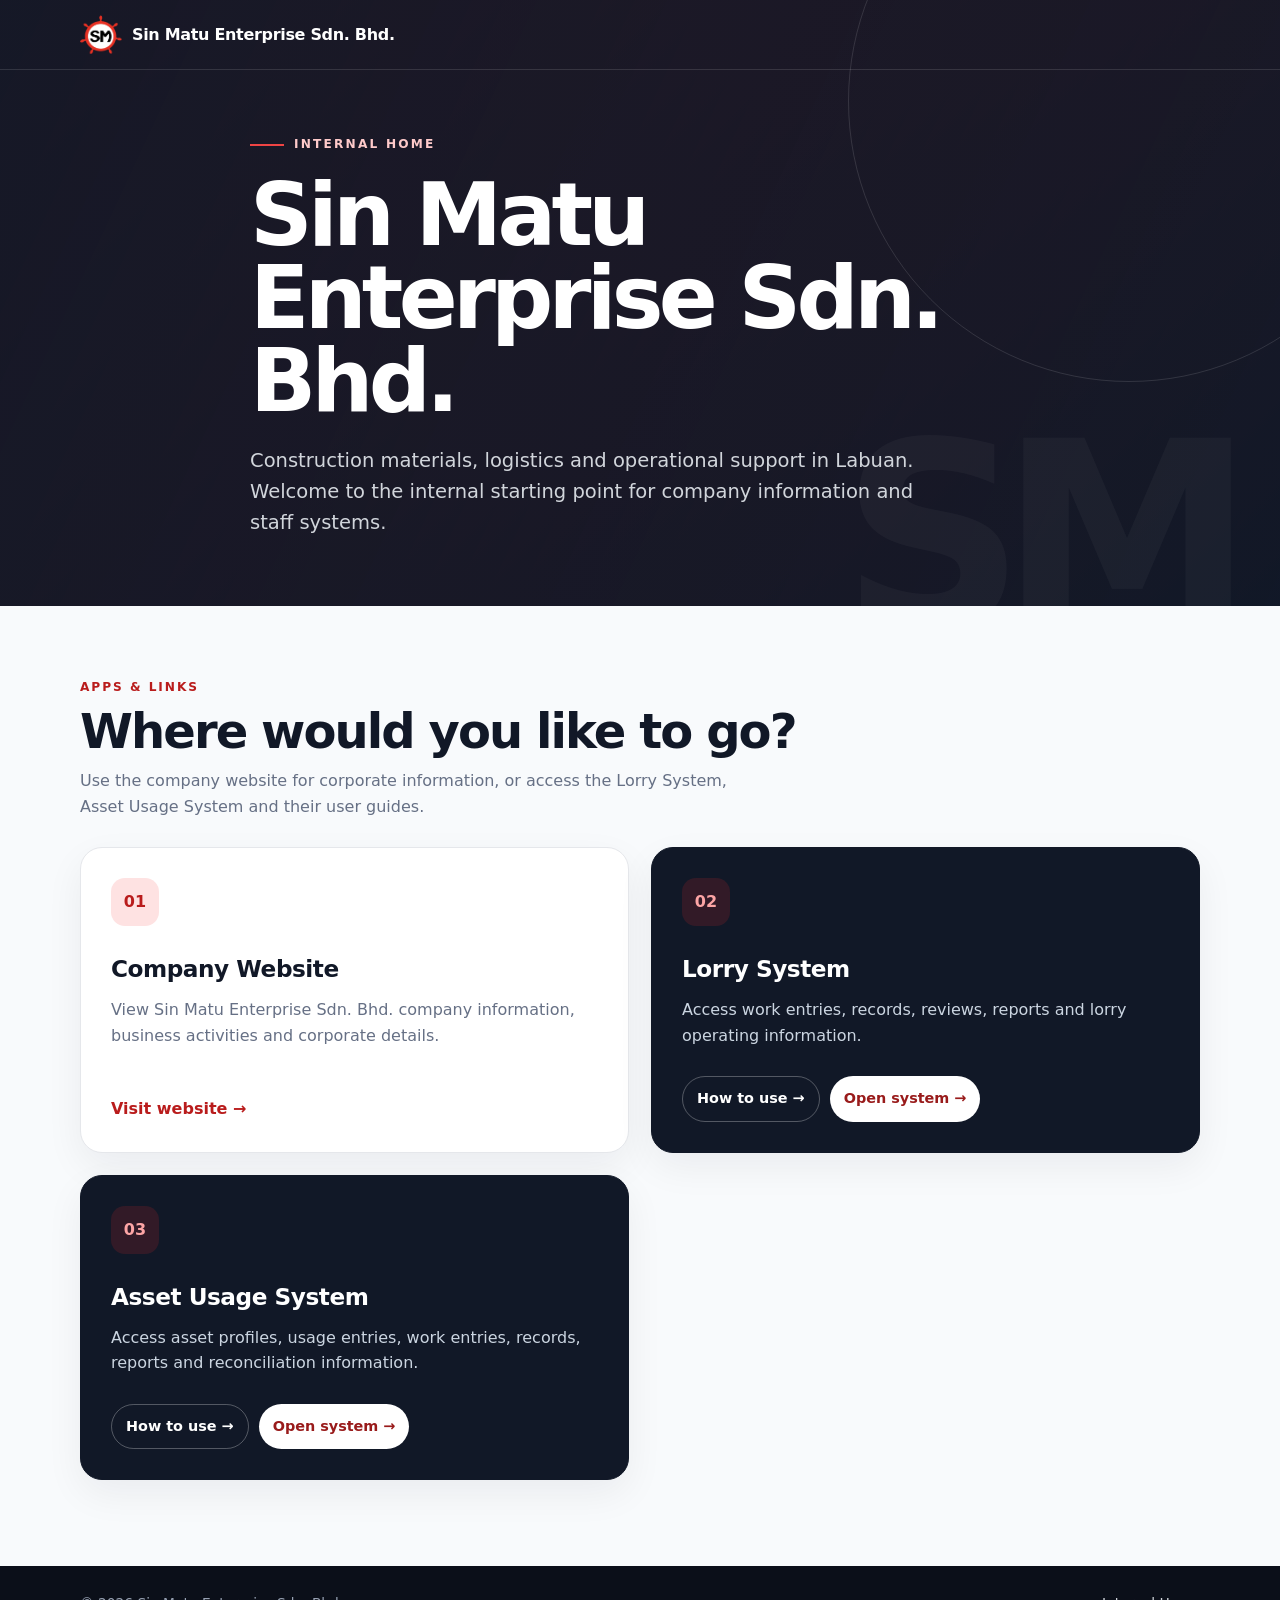
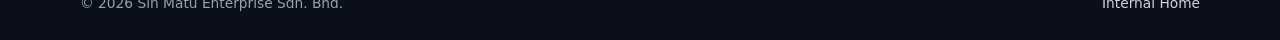
==== commit 8a85d97a: "Add Asset Usage System card to internal home" ====
--- a/about.html
+++ b/about.html
@@ -46,7 +46,7 @@
   </style>
 </head>
 <body>
-  <header class="topbar"><div class="wrap nav"><div class="brand"><img src="./Sin%20Matu%20Logo.png" alt="Sin Matu Enterprise Sdn. Bhd. logo"><span>Sin Matu Enterprise Sdn. Bhd.</span></div></div></header>
+  <header class="topbar"><div class="wrap nav"><div class="brand"><img src="./sin-matu-logo.png" alt="Sin Matu Enterprise Sdn. Bhd. logo"><span>Sin Matu Enterprise Sdn. Bhd.</span></div></div></header>
   <main>
     <section class="hero">
       <div class="wrap hero-inner">
@@ -60,7 +60,7 @@
         <div class="section-head">
           <div class="kicker">Apps & Links</div>
           <h2>Where would you like to go?</h2>
-          <p>Use the company website for corporate information, or access the Lorry System and its user guide.</p>
+          <p>Use the company website for corporate information, or access the Lorry System, Asset Usage System and their user guides.</p>
         </div>
         <div class="grid">
           <a class="card" href="https://sinmatu.com/companies/sin-matu-enterprise-sdn-bhd/" target="_blank" rel="noopener">
@@ -78,6 +78,16 @@
               <a class="system" href="./index.html">Open system →</a>
             </div>
           </div>
+
+          <div class="card primary">
+            <div class="icon">03</div>
+            <h3>Asset Usage System</h3>
+            <p>Access asset profiles, usage entries, work entries, records, reports and reconciliation information.</p>
+            <div class="card-actions">
+              <a class="guide" href="../aus/guide.html" target="_blank" rel="noopener">How to use →</a>
+              <a class="system" href="../aus/">Open system →</a>
+            </div>
+          </div>
         </div>
       </div>
     </section>
